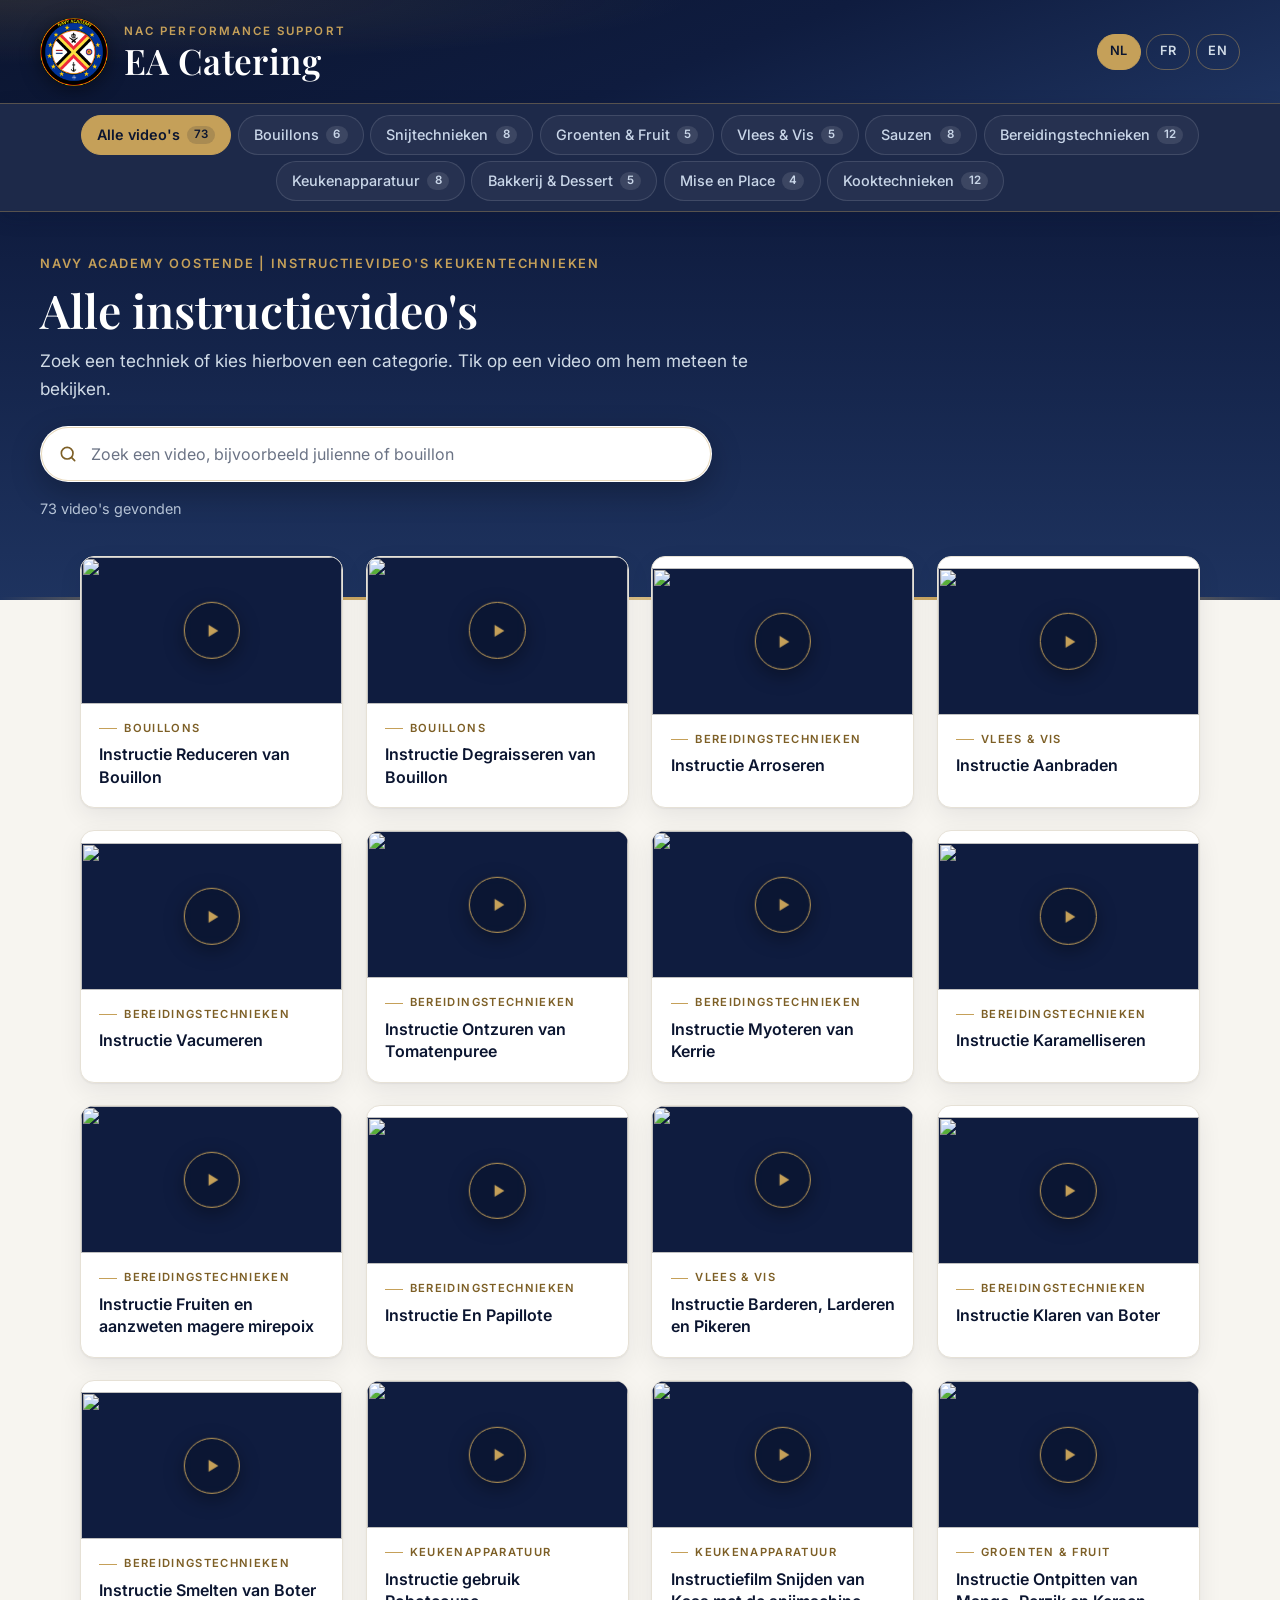
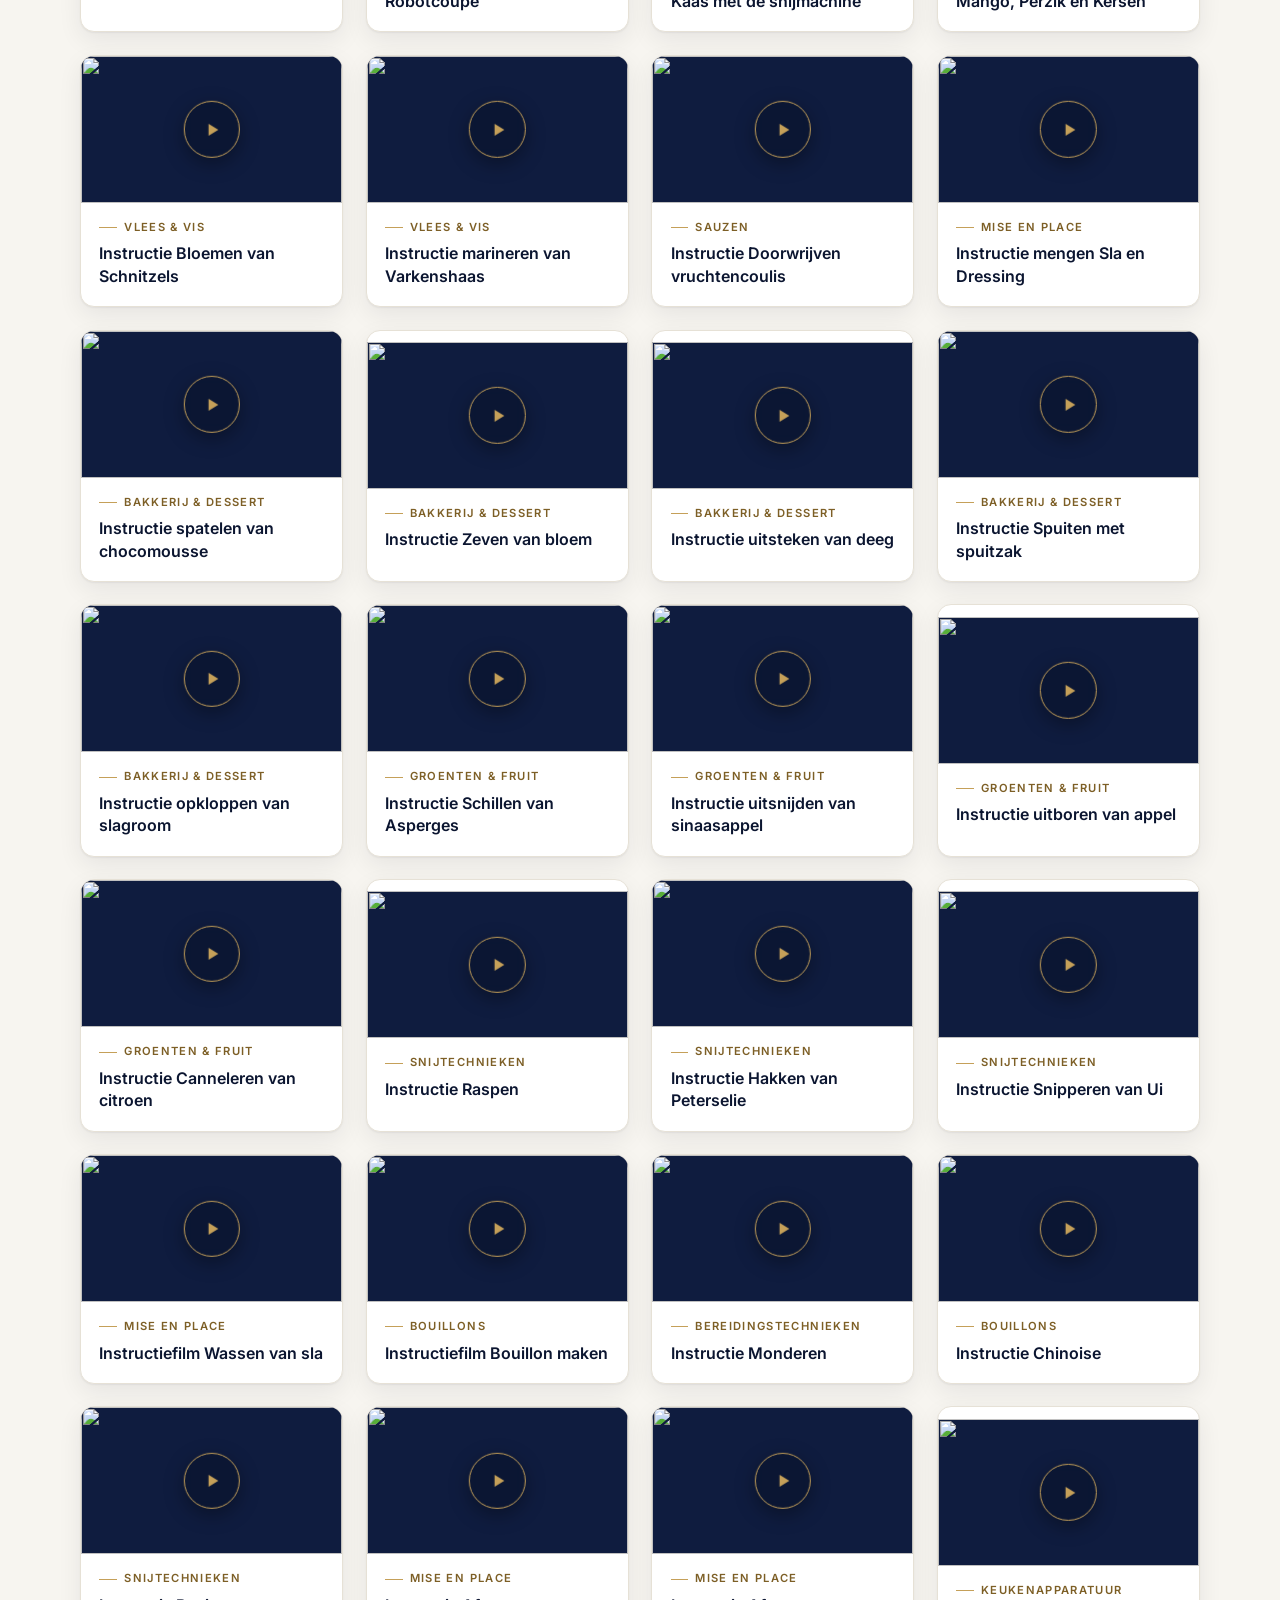
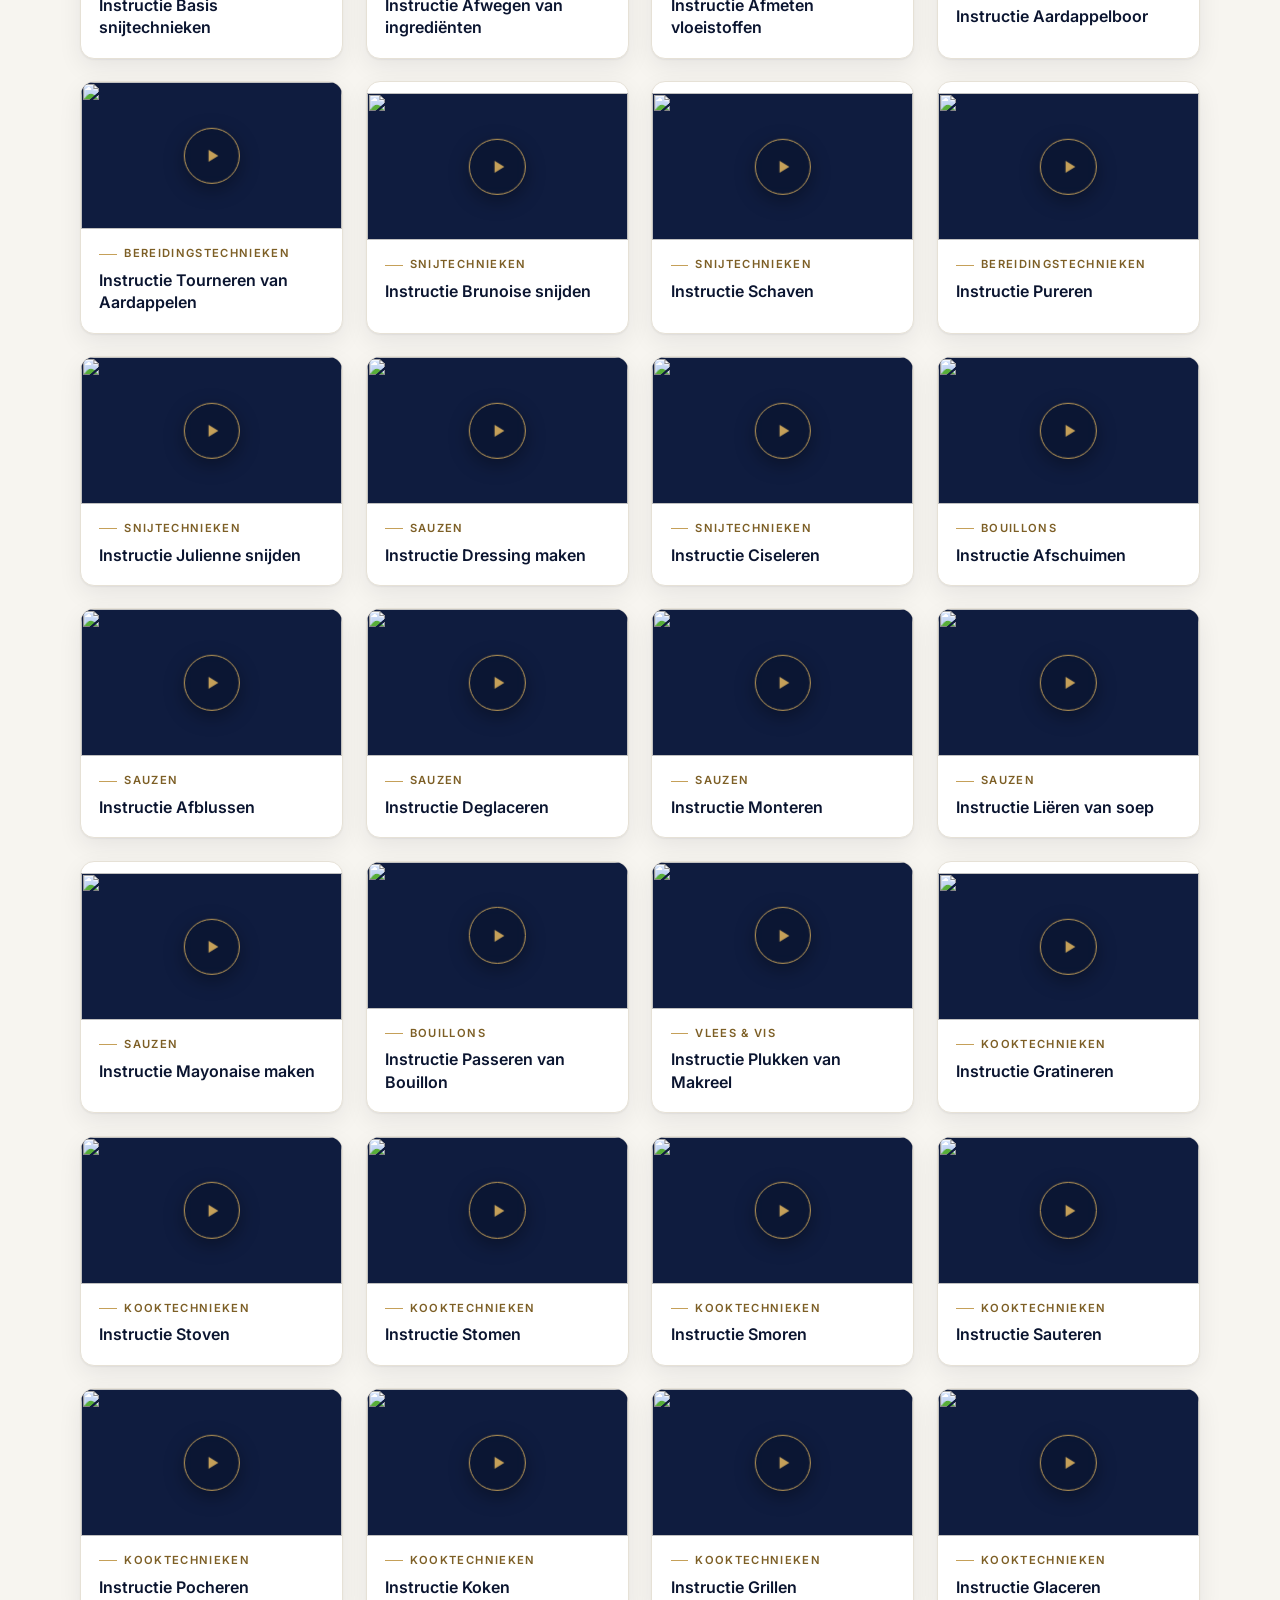
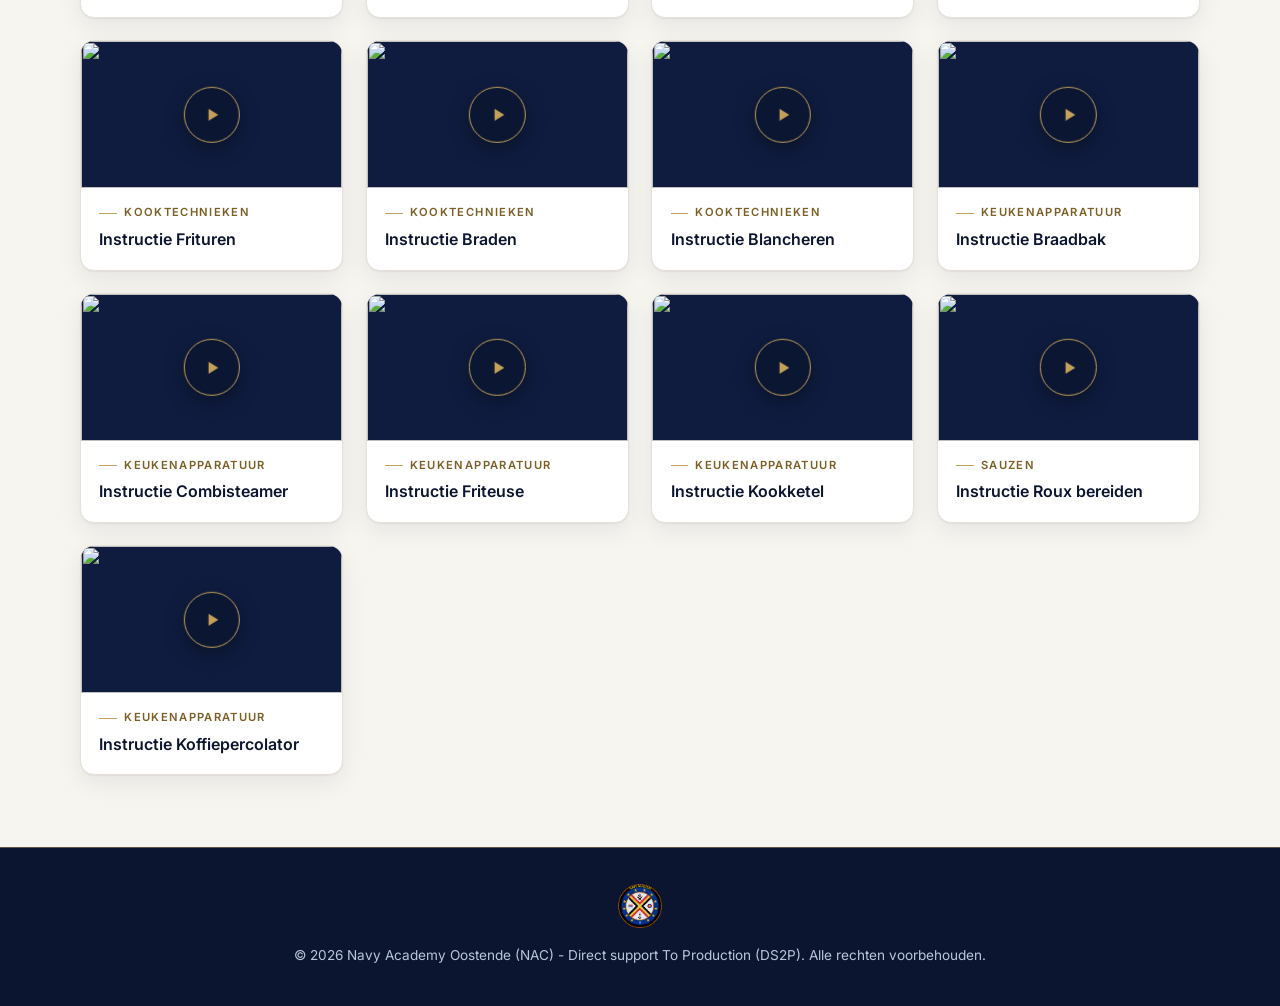
==== test/index.html @ 33b12f7b "Testversie nieuw ontwerp in map test/ (huidige site ongewijzigd) Navy/goud-huisstijl met Playfair Di" ====
<!doctype html>
<html lang="nl">
<head>
    <meta charset="utf-8">
    <meta name="viewport" content="width=device-width, initial-scale=1">
    <title>NAC Performance Support | EA Catering – Instructievideo's</title>
    <link rel="preconnect" href="https://fonts.googleapis.com">
    <link rel="preconnect" href="https://fonts.gstatic.com" crossorigin>
    <link rel="stylesheet" href="https://fonts.googleapis.com/css2?family=Inter:wght@400;500;600&family=Playfair+Display:wght@500;600;700&display=swap">
    <link rel="stylesheet" href="styles.css?v=1">
    <meta name="theme-color" content="#0b1530">
    <meta name="apple-mobile-web-app-capable" content="yes">
    <meta name="apple-mobile-web-app-title" content="EA Catering">
    <link rel="apple-touch-icon" href="../apple-touch-icon.png">
    <link rel="icon" type="image/png" sizes="192x192" href="../icon-192.png">
</head>
<body>

<header class="kop-balk">
    <div class="hero-top">
        <div class="merk">
            <img class="merk-logo" src="../nac-logo.png" alt="Navy Academy embleem">
            <div>
                <p class="eyebrow">NAC Performance Support</p>
                <h1>EA Catering</h1>
            </div>
        </div>
        <div class="lang-switch" role="group" aria-label="Taal / Langue / Language">
            <button type="button" class="lang-btn active" data-lang="nl" title="Nederlands">NL</button>
            <button type="button" class="lang-btn" data-lang="fr" title="Français">FR</button>
            <button type="button" class="lang-btn" data-lang="en" title="English">EN</button>
        </div>
    </div>

</header>

<nav class="nav-tabs" id="categorieMenu" aria-label="Categorieën"></nav>

<section class="hero">
    <div class="hero-body">
        <p class="hero-sub" data-i18n="sub">Navy Academy Oostende | Instructievideo's keukentechnieken</p>
        <h2 id="kop">Alle instructievideo's</h2>
        <p class="hero-intro" data-i18n="intro">Zoek een techniek of kies hierboven een categorie. Tik op een video om hem meteen te bekijken.</p>
        <div class="zoek">
            <svg viewBox="0 0 24 24" aria-hidden="true"><circle cx="11" cy="11" r="7" fill="none" stroke="currentColor" stroke-width="2"/><path d="m20 20-3.6-3.6" stroke="currentColor" stroke-width="2" stroke-linecap="round"/></svg>
            <input id="zoekveld" type="search" placeholder="Zoek een video, bijvoorbeeld julienne of bouillon" autocomplete="off" aria-label="Zoeken">
        </div>
        <p id="aantal" class="aantal" aria-live="polite"></p>
    </div>
</section>

<main class="container">
    <div id="videoGrid" class="video-grid"></div>
</main>

<footer>
    <img src="../nac-logo.png" alt="" class="footer-logo">
    <p data-i18n="footer">&copy; 2026 Navy Academy Oostende (NAC) - Direct support To Production (DS2P). Alle rechten voorbehouden.</p>
</footer>

<!-- Afspeelscherm -->
<div id="videoModal" class="video-modal" role="dialog" aria-modal="true" aria-labelledby="videoTitel">
    <button type="button" class="video-sluit" id="sluit" aria-label="Sluiten">
        <svg viewBox="0 0 24 24" aria-hidden="true"><path d="M6 6l12 12M18 6 6 18" stroke="currentColor" stroke-width="2" stroke-linecap="round"/></svg>
    </button>
    <div class="video-modal-inner">
        <h2 class="video-titel" id="videoTitel"></h2>
        <div class="video-frame" id="videoFrame"></div>
        <a id="videoExtern" class="video-extern" target="_blank" rel="noopener noreferrer" data-i18n="yt">Bekijk op YouTube</a>
    </div>
</div>

<script src="../videos.js"></script>
<script src="../app.js?v=4"></script>
</body>
</html>
---- test/styles.css ----
/* EA Catering v2 — NAC-huisstijl (navy & goud), premium uitwerking */
:root {
    --navy-950: #0b1530;
    --navy-900: #0f1c3f;
    --navy-800: #1e335f;
    --navy-700: #2a4475;
    --goud: #c5a059;          /* op navy: 6,8:1 */
    --goud-licht: #d9bd84;
    --goud-tekst: #7d5f26;    /* goud als tekst op licht: 5,6:1 */
    --papier: #f7f5f0;
    --kaart: #ffffff;
    --tekst: #1c2840;
    --tekst-zacht: #5b6474;   /* 5,5:1 op papier */
    --lijn: #e6e1d6;
    --kop-font: "Playfair Display", Georgia, "Times New Roman", serif;
    --tekst-font: "Inter", "Segoe UI", system-ui, -apple-system, sans-serif;
    --schaduw: 0 1px 2px rgba(11,21,48,.06), 0 8px 24px rgba(11,21,48,.07);
    --schaduw-hover: 0 2px 4px rgba(11,21,48,.08), 0 18px 40px rgba(11,21,48,.16);
    --snel: 180ms cubic-bezier(.2,.7,.2,1);
}

[hidden] { display: none !important; }
* { box-sizing: border-box; margin: 0; padding: 0; }
html { scroll-behavior: smooth; -webkit-text-size-adjust: 100%; }
body { font-family: var(--tekst-font); background: var(--papier); color: var(--tekst); line-height: 1.6; }
button, input { font: inherit; }

/* ---------- Kopbalk ---------- */
.kop-balk {
    background:
        radial-gradient(120% 140% at 0% 0%, rgba(197,160,89,.14), transparent 45%),
        linear-gradient(160deg, var(--navy-950), var(--navy-900) 55%, var(--navy-800));
    color: #fff;
    padding: 1.1rem clamp(1rem, 4vw, 2.5rem);
}
.hero-top { max-width: 1200px; margin: 0 auto; display: flex; align-items: center; gap: 1rem; }
.merk { display: flex; align-items: center; gap: 1rem; min-width: 0; }
.merk-logo { width: 4.25rem; height: 4.25rem; object-fit: contain; flex: none; filter: drop-shadow(0 4px 10px rgba(0,0,0,.45)); }
.eyebrow {
    font-size: .72rem; font-weight: 600; letter-spacing: .18em; text-transform: uppercase;
    color: var(--goud); margin-bottom: .1rem;
}
.merk h1 { font-family: var(--kop-font); font-weight: 600; font-size: clamp(1.6rem, 3.2vw, 2.2rem); line-height: 1.1; letter-spacing: .01em; }

/* Taalkeuze */
.lang-switch { margin-left: auto; display: flex; gap: .35rem; flex: none; }
.lang-btn {
    min-width: 2.75rem; min-height: 2.25rem; padding: 0 .6rem;
    background: transparent; color: #d0dbe7; cursor: pointer;
    border: 1px solid rgba(197,160,89,.45); border-radius: 999px;
    font-size: .8rem; font-weight: 600; letter-spacing: .06em;
    transition: background var(--snel), color var(--snel), border-color var(--snel);
}
.lang-btn:hover { color: #fff; border-color: var(--goud); }
.lang-btn.active { background: var(--goud); color: var(--navy-950); border-color: var(--goud); }

/* ---------- Categorieën (plakt bovenaan) ---------- */
.nav-tabs {
    position: sticky; top: 0; z-index: 20;
    display: flex; gap: .4rem; overflow-x: auto; scrollbar-width: none;
    padding: .65rem clamp(1rem, 4vw, 2.5rem);
    background: rgba(15,28,63,.94);
    -webkit-backdrop-filter: saturate(140%) blur(10px); backdrop-filter: saturate(140%) blur(10px);
    border-top: 1px solid rgba(197,160,89,.35);
    border-bottom: 1px solid rgba(197,160,89,.35);
    box-shadow: 0 6px 18px rgba(11,21,48,.18);
    -webkit-mask-image: linear-gradient(90deg, transparent 0, #000 1rem, #000 calc(100% - 2rem), transparent);
            mask-image: linear-gradient(90deg, transparent 0, #000 1rem, #000 calc(100% - 2rem), transparent);
}
.nav-tabs::-webkit-scrollbar { display: none; }
@media (min-width: 1000px) {
    .nav-tabs { flex-wrap: wrap; justify-content: center; overflow: visible; -webkit-mask-image: none; mask-image: none; }
}
.tab-btn {
    flex: none; display: inline-flex; align-items: center; gap: .45rem;
    min-height: 2.5rem; padding: 0 .95rem;
    background: rgba(255,255,255,.04); color: #c9d6e8; cursor: pointer;
    border: 1px solid rgba(255,255,255,.12); border-radius: 999px;
    font-size: .9rem; font-weight: 500; white-space: nowrap;
    transition: background var(--snel), color var(--snel), border-color var(--snel);
}
.tab-btn:hover { color: #fff; border-color: rgba(197,160,89,.7); }
.tab-btn.active { background: var(--goud); border-color: var(--goud); color: var(--navy-950); font-weight: 600; }
.tab-btn .teller {
    font-size: .72rem; font-weight: 600; line-height: 1; padding: .2rem .45rem; border-radius: 999px;
    background: rgba(255,255,255,.1); color: inherit; margin: 0;
}
.tab-btn.active .teller { background: rgba(11,21,48,.15); }

/* ---------- Intro + zoeken ---------- */
.hero {
    background: linear-gradient(180deg, var(--navy-900), var(--navy-800));
    color: #fff;
    padding: clamp(1.4rem, 4vw, 2.6rem) clamp(1rem, 4vw, 2.5rem) clamp(3.75rem, 7vw, 5rem);
    position: relative;
}
.hero::after { /* fijne gouden lijn als afsluiting */
    content: ""; position: absolute; left: 0; right: 0; bottom: 0; height: 3px;
    background: linear-gradient(90deg, transparent, var(--goud) 20%, var(--goud-licht) 50%, var(--goud) 80%, transparent);
}
.hero-body { max-width: 1200px; margin: 0 auto; }
.hero-sub { font-size: .8rem; font-weight: 600; letter-spacing: .14em; text-transform: uppercase; color: var(--goud); margin-bottom: .6rem; }
.hero h2 { font-family: var(--kop-font); font-weight: 600; font-size: clamp(1.75rem, 4.5vw, 2.9rem); line-height: 1.15; margin-bottom: .6rem; }
.hero-intro { max-width: 46rem; color: #d0dbe7; font-size: clamp(.98rem, 1.6vw, 1.08rem); margin-bottom: 1.5rem; }

.zoek { position: relative; max-width: 42rem; }
.zoek svg { position: absolute; left: 1.1rem; top: 50%; width: 1.25rem; height: 1.25rem; transform: translateY(-50%); color: var(--goud-tekst); pointer-events: none; }
#zoekveld {
    width: 100%; height: 3.5rem; padding: 0 1.25rem 0 3.1rem;
    background: #fff; color: var(--navy-950);
    border: 1px solid transparent; border-radius: 999px;
    font-size: 1rem;
    box-shadow: 0 10px 30px rgba(0,0,0,.25), inset 0 0 0 1px rgba(197,160,89,.4);
    transition: box-shadow var(--snel);
}
#zoekveld::placeholder { color: #6b7385; }
#zoekveld:focus { outline: none; box-shadow: 0 10px 30px rgba(0,0,0,.25), 0 0 0 3px var(--goud); }
.aantal { margin-top: .9rem; font-size: .9rem; color: #b9c7da; }

/* ---------- Videokaarten ---------- */
.container { max-width: 1200px; margin: -2.75rem auto 0; padding: 0 clamp(1rem, 4vw, 2.5rem); position: relative; }
.video-grid { display: grid; grid-template-columns: repeat(auto-fill, minmax(245px, 1fr)); gap: 1.4rem; }
.video-card {
    background: var(--kaart); border-radius: 14px; overflow: hidden;
    border: 1px solid var(--lijn); box-shadow: var(--schaduw);
    transition: transform var(--snel), box-shadow var(--snel), border-color var(--snel);
    animation: in 380ms cubic-bezier(.2,.7,.2,1) both;
}
.video-card:nth-child(n+2) { animation-delay: 30ms; }
.video-card:nth-child(n+4) { animation-delay: 60ms; }
.video-card:nth-child(n+7) { animation-delay: 90ms; }
@keyframes in { from { opacity: 0; transform: translateY(8px); } to { opacity: 1; transform: none; } }
.video-card:hover { transform: translateY(-4px); box-shadow: var(--schaduw-hover); border-color: rgba(197,160,89,.6); }
.video-link { display: block; width: 100%; height: 100%; background: none; border: 0; padding: 0; text-align: left; cursor: pointer; color: inherit; }
.video-link:focus-visible { outline: 3px solid var(--goud); outline-offset: -3px; border-radius: 14px; }

.video-thumb { position: relative; aspect-ratio: 16 / 9; background: var(--navy-900); overflow: hidden; }
.video-thumb img { width: 100%; height: 100%; object-fit: cover; display: block; }

.video-thumb::after { /* gouden afspeelknop */
    content: ""; position: absolute; z-index: 2; left: 50%; top: 50%;
    width: 3.4rem; height: 3.4rem; transform: translate(-50%, -50%);
    border-radius: 50%; border: 1.5px solid var(--goud);
    background: rgba(11,21,48,.72) url("data:image/svg+xml,%3Csvg xmlns='http://www.w3.org/2000/svg' viewBox='0 0 24 24'%3E%3Cpath d='M9 6.5v11l9-5.5z' fill='%23c5a059'/%3E%3C/svg%3E") center / 1.6rem no-repeat;
    -webkit-backdrop-filter: blur(4px); backdrop-filter: blur(4px);
    box-shadow: 0 6px 20px rgba(0,0,0,.35);
    transition: transform var(--snel), background-color var(--snel);
}
.video-card:hover .video-thumb::after { transform: translate(-50%, -50%) scale(1.08); background-color: rgba(11,21,48,.9); }

.video-info { display: flex; flex-direction: column; gap: .35rem; padding: 1rem 1.15rem 1.2rem; }
.video-info h3 { order: 2; font-family: var(--tekst-font); font-weight: 600; font-size: 1rem; line-height: 1.4; color: var(--navy-950); }
.video-cat {
    order: 1; align-self: flex-start;
    font-size: .7rem; font-weight: 600; letter-spacing: .12em; text-transform: uppercase;
    color: var(--goud-tekst); background: none; border: 0; padding: 0;
    display: inline-flex; align-items: center; gap: .45rem;
}
.video-cat::before { content: ""; width: 1.1rem; height: 1px; background: var(--goud); }

.leeg {
    grid-column: 1 / -1; background: var(--kaart); border: 1px solid var(--lijn); border-left: 4px solid var(--goud);
    border-radius: 12px; padding: 1.25rem 1.4rem; box-shadow: var(--schaduw);
}

:focus-visible { outline: 3px solid var(--goud); outline-offset: 2px; }

/* ---------- Voettekst ---------- */
footer {
    margin-top: 4.5rem; padding: 2.25rem 1.5rem 2.5rem; text-align: center;
    background: var(--navy-950); color: #b9c7da; font-size: .85rem;
    border-top: 1px solid rgba(197,160,89,.45);
}
.footer-logo { width: 2.75rem; height: 2.75rem; object-fit: contain; opacity: .9; margin-bottom: .6rem; }

/* ---------- Zwart afspeelscherm ---------- */
.video-modal {
    position: fixed; inset: 0; z-index: 100; display: none;
    align-items: center; justify-content: center; padding: 4rem 1rem 1.5rem;
    background: radial-gradient(80% 60% at 50% 40%, #0b1022, #000);
}
.video-modal.open { display: flex; animation: vervaag 200ms ease both; }
@keyframes vervaag { from { opacity: 0; } to { opacity: 1; } }
.video-modal-inner { width: 100%; max-width: min(1100px, calc((100vh - 10rem) * 16 / 9)); }
.video-titel {
    font-family: var(--kop-font); font-weight: 600; color: #fff;
    font-size: clamp(1.15rem, 2.4vw, 1.5rem); margin-bottom: .9rem;
    padding-left: .8rem; border-left: 3px solid var(--goud);
}
.video-frame { position: relative; aspect-ratio: 16 / 9; background: #000; border-radius: 10px; overflow: hidden; box-shadow: 0 20px 60px rgba(0,0,0,.6), 0 0 0 1px rgba(197,160,89,.25); }
.video-frame iframe { position: absolute; inset: 0; width: 100%; height: 100%; border: 0; }
.video-sluit {
    position: fixed; top: 1rem; right: 1rem; z-index: 101;
    width: 2.9rem; height: 2.9rem; display: grid; place-items: center; cursor: pointer;
    border-radius: 50%; border: 1px solid rgba(197,160,89,.6); background: rgba(255,255,255,.08); color: #fff;
    transition: background var(--snel), border-color var(--snel);
}
.video-sluit svg { width: 1.2rem; height: 1.2rem; }
.video-sluit:hover { background: rgba(197,160,89,.2); border-color: var(--goud); }
.video-extern { display: inline-flex; margin-top: .9rem; color: var(--goud-licht); font-size: .9rem; text-underline-offset: 3px; }
.video-extern:hover { color: #fff; }

/* Lokaal geopend bestand: afspelen gaat via YouTube */
.video-poster {
    position: absolute; inset: 0; display: flex; flex-direction: column; align-items: center; justify-content: center; gap: .8rem;
    background: #000 center / cover no-repeat; color: #fff; text-decoration: none;
}
.video-poster::before { content: ""; position: absolute; inset: 0; background: rgba(0,0,0,.45); }
.video-play { position: relative; width: 4.5rem; height: 4.5rem; border-radius: 50%; background: #e00; display: grid; place-items: center; font-size: 1.8rem; padding-left: .3rem; }
.video-poster-tekst { position: relative; font-weight: 600; text-shadow: 0 1px 4px #000; }

/* ---------- Gsm ---------- */
@media (max-width: 640px) {
    .merk-logo { width: 3.25rem; height: 3.25rem; }
    .merk { gap: .75rem; }
    .eyebrow { display: none; }
    .merk h1 { font-size: 1.55rem; }
    .hero-sub { display: none; }
    .hero h2 { font-size: 1.6rem; margin-bottom: .35rem; }
    .hero-intro { font-size: .95rem; margin-bottom: 1.1rem; }
    .aantal { margin-top: .6rem; }
    .lang-btn { min-width: 2.5rem; font-size: .75rem; padding: 0 .4rem; }
    .lang-switch { gap: .25rem; }
    #zoekveld { height: 3.25rem; }
    .container { margin-top: -2.25rem; }
    .video-grid { grid-template-columns: 1fr; gap: .75rem; }
    /* Compacte rij: miniatuur links, tekst rechts — meer video's per scherm */
    .video-link { display: grid; grid-template-columns: 9.5rem 1fr; align-items: center; }
    .video-thumb { aspect-ratio: 16 / 9; }
    .video-thumb::after { width: 2.4rem; height: 2.4rem; background-size: 1.15rem; }
    .video-info { padding: .7rem .85rem; gap: .25rem; min-width: 0; }
    .video-cat { font-size: .64rem; letter-spacing: .07em; }
    .video-cat::before { width: .7rem; }
    .video-info h3 { font-size: .95rem; line-height: 1.35; }
    .video-card { border-radius: 12px; }
    .video-card:hover { transform: none; }
}

@media (prefers-reduced-motion: reduce) {
    html { scroll-behavior: auto; }
    *, *::before, *::after { animation: none !important; transition: none !important; }
    .video-card:hover { transform: none; }
}
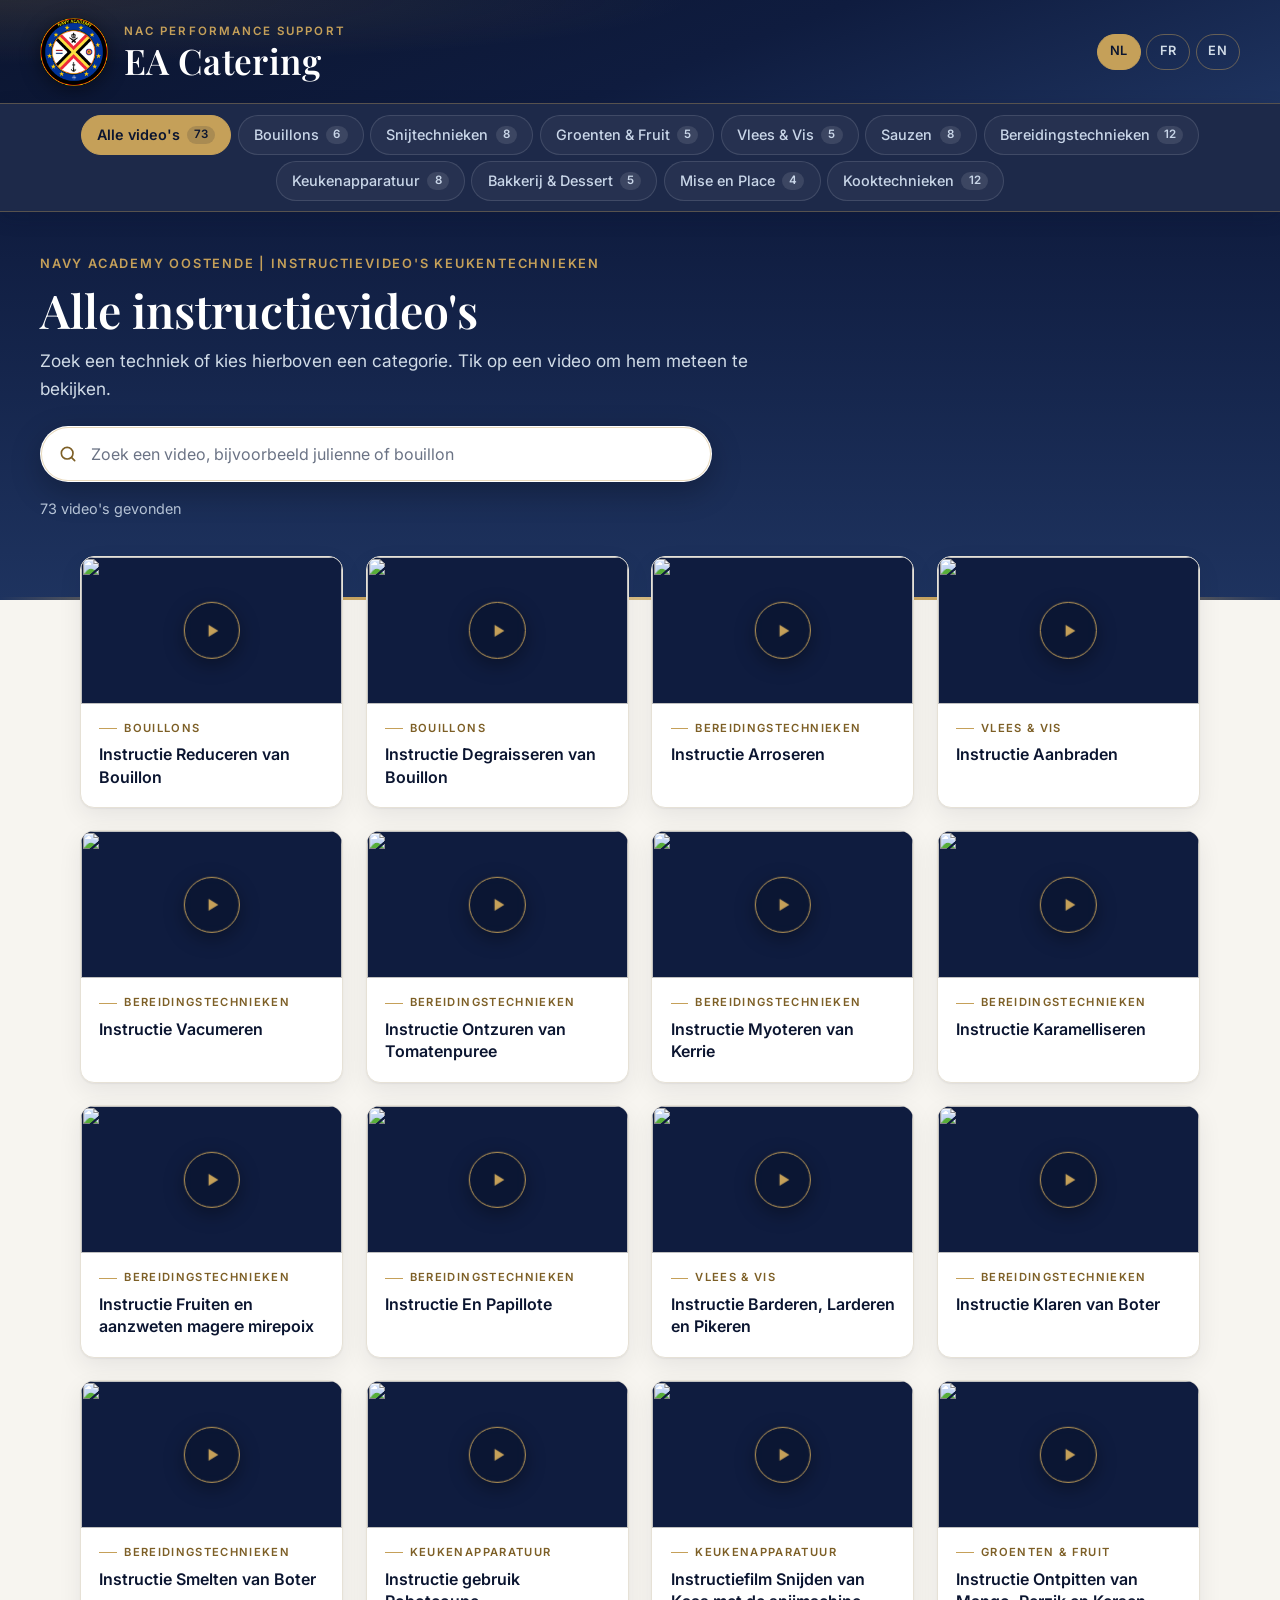
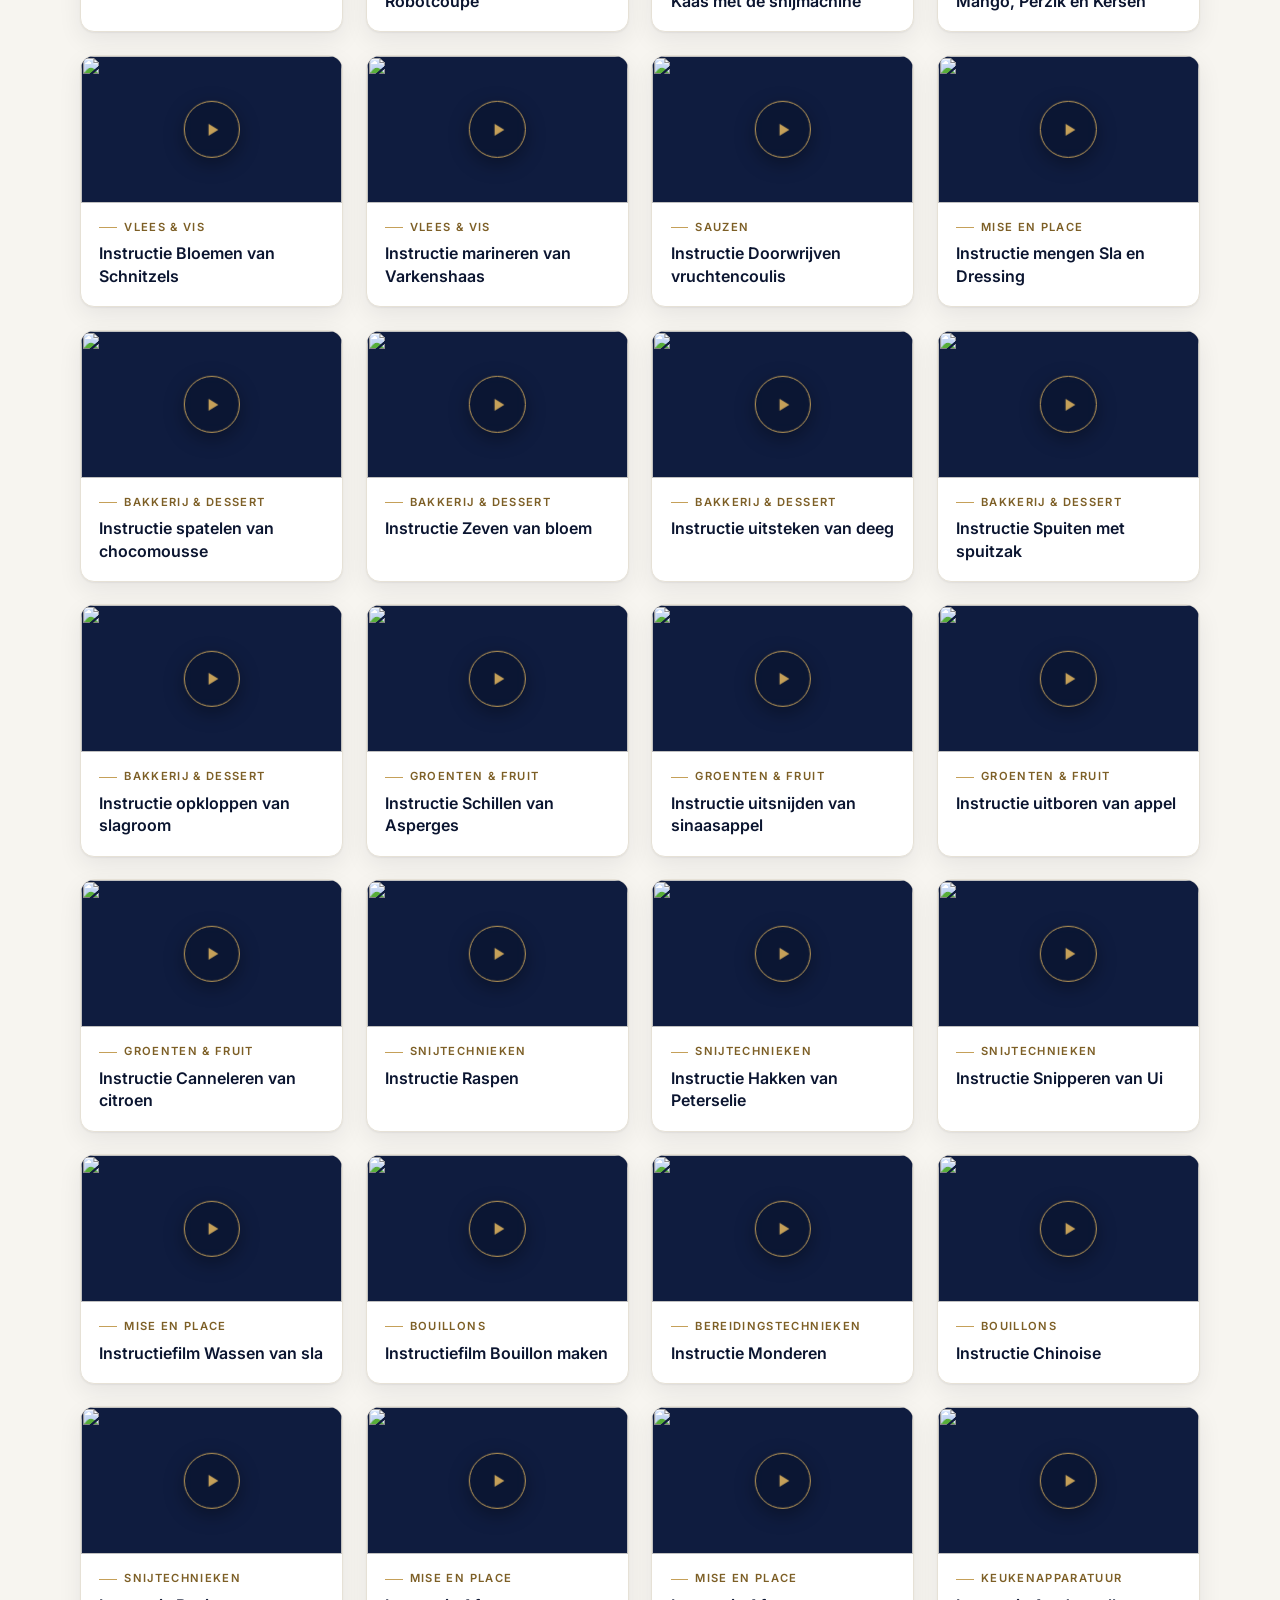
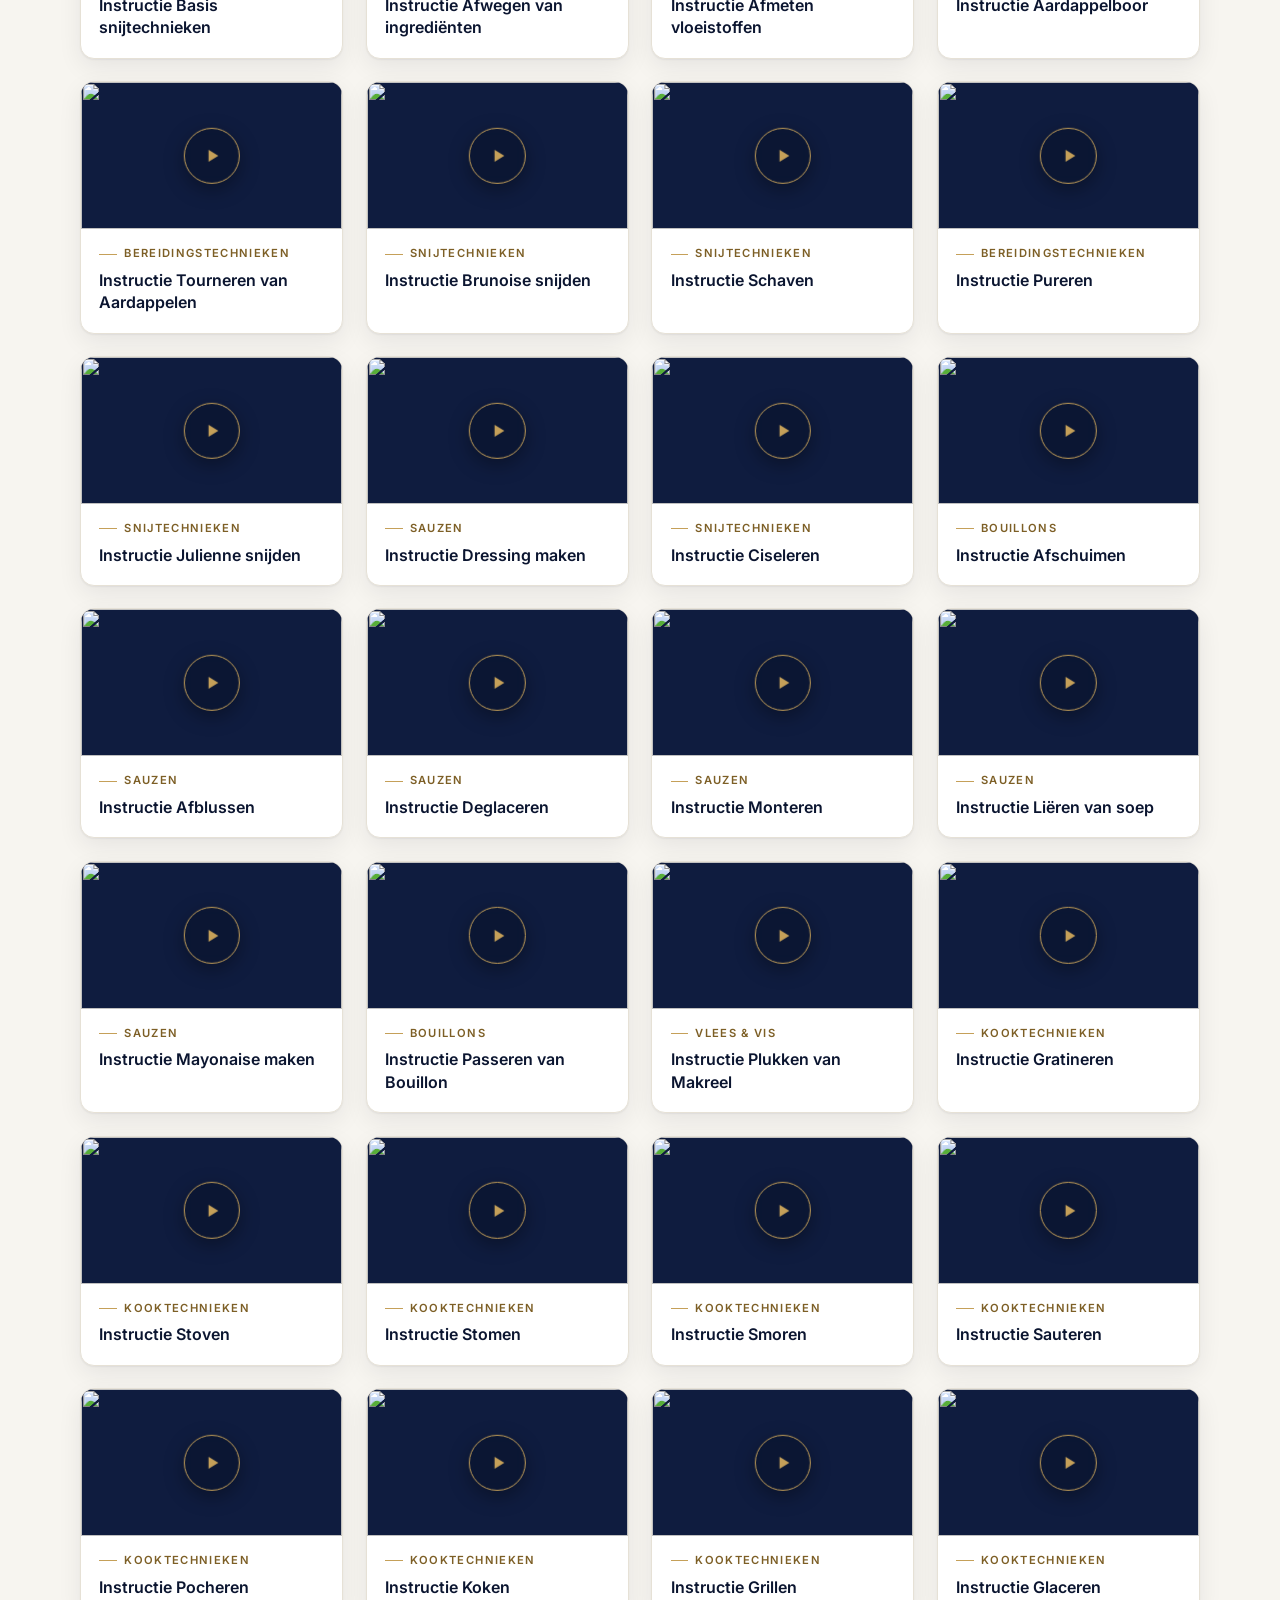
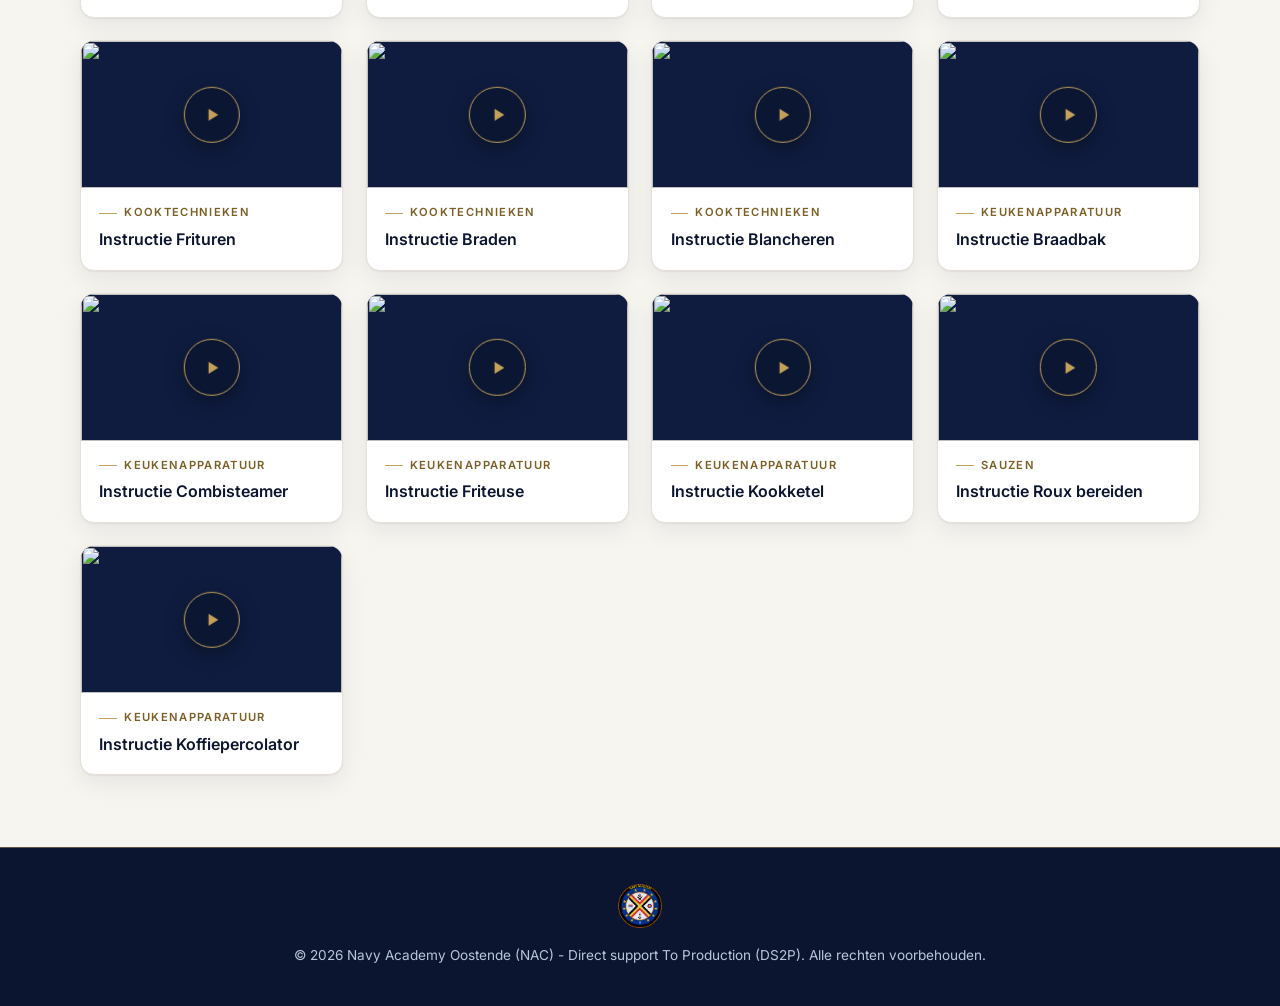
==== commit ac3e1aeb: "Test: miniaturen altijd bovenaan de kaart (geen witte rand meer) Co-Authored-By: Claude Opus 5.5 <no" ====
--- a/test/index.html
+++ b/test/index.html
@@ -7,7 +7,7 @@
     <link rel="preconnect" href="https://fonts.googleapis.com">
     <link rel="preconnect" href="https://fonts.gstatic.com" crossorigin>
     <link rel="stylesheet" href="https://fonts.googleapis.com/css2?family=Inter:wght@400;500;600&family=Playfair+Display:wght@500;600;700&display=swap">
-    <link rel="stylesheet" href="styles.css?v=1">
+    <link rel="stylesheet" href="styles.css?v=2">
     <meta name="theme-color" content="#0b1530">
     <meta name="apple-mobile-web-app-capable" content="yes">
     <meta name="apple-mobile-web-app-title" content="EA Catering">
--- a/test/styles.css
+++ b/test/styles.css
@@ -131,7 +131,7 @@
 .video-card:nth-child(n+7) { animation-delay: 90ms; }
 @keyframes in { from { opacity: 0; transform: translateY(8px); } to { opacity: 1; transform: none; } }
 .video-card:hover { transform: translateY(-4px); box-shadow: var(--schaduw-hover); border-color: rgba(197,160,89,.6); }
-.video-link { display: block; width: 100%; height: 100%; background: none; border: 0; padding: 0; text-align: left; cursor: pointer; color: inherit; }
+.video-link { display: block; width: 100%; background: none; border: 0; padding: 0; text-align: left; cursor: pointer; color: inherit; }
 .video-link:focus-visible { outline: 3px solid var(--goud); outline-offset: -3px; border-radius: 14px; }
 
 .video-thumb { position: relative; aspect-ratio: 16 / 9; background: var(--navy-900); overflow: hidden; }
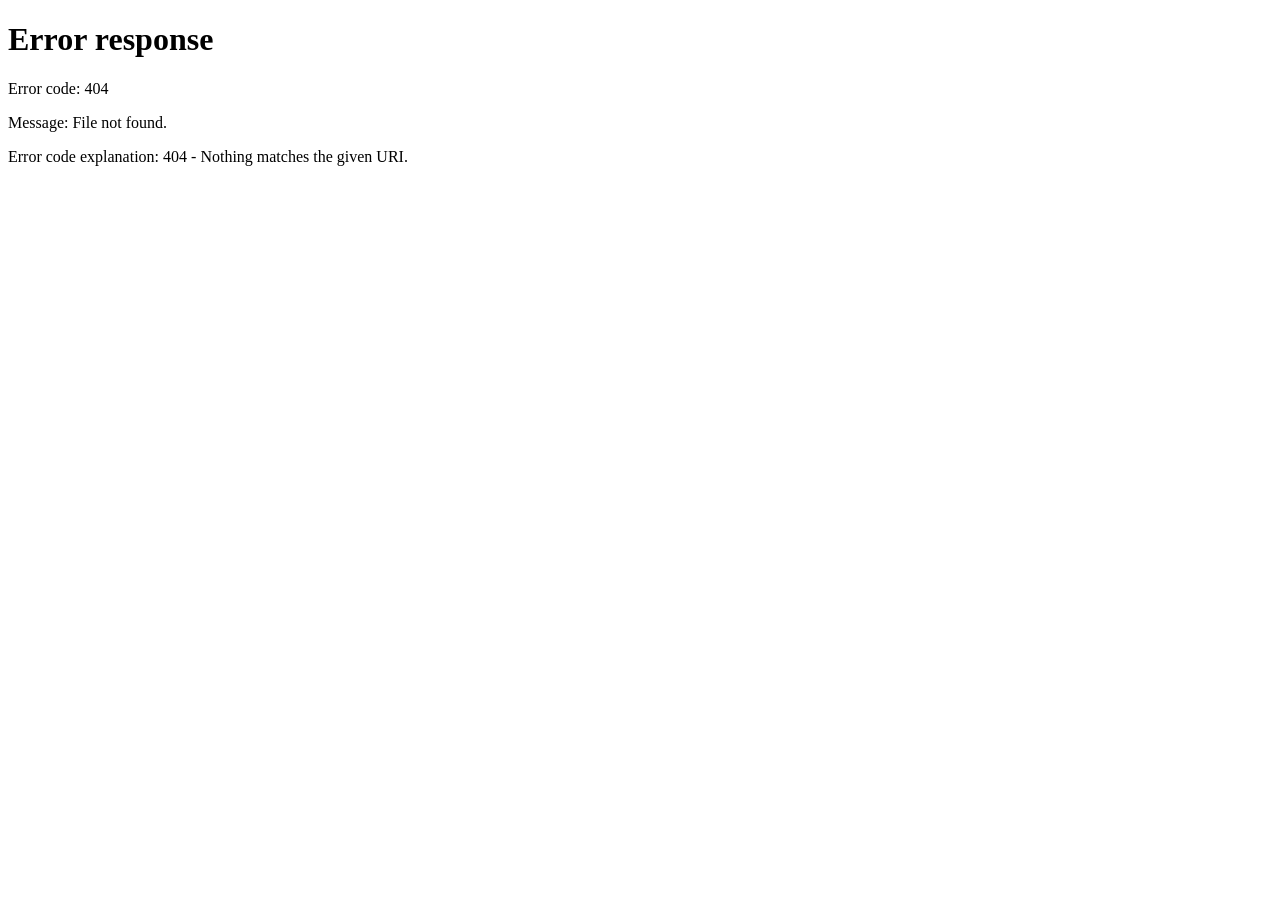
==== commit b8f35027: "Testversie verhuisd naar EA-Cateringv3 (submap kan op Android niet apart geïnstalleerd worden) Co-Au" ====
--- a/test/index.html
+++ b/test/index.html
@@ -1,76 +1,9 @@
 <!doctype html>
-<html lang="nl">
-<head>
-    <meta charset="utf-8">
-    <meta name="viewport" content="width=device-width, initial-scale=1">
-    <title>NAC Performance Support | EA Catering – Instructievideo's</title>
-    <link rel="preconnect" href="https://fonts.googleapis.com">
-    <link rel="preconnect" href="https://fonts.gstatic.com" crossorigin>
-    <link rel="stylesheet" href="https://fonts.googleapis.com/css2?family=Inter:wght@400;500;600&family=Playfair+Display:wght@500;600;700&display=swap">
-    <link rel="stylesheet" href="styles.css?v=2">
-    <meta name="theme-color" content="#0b1530">
-    <meta name="apple-mobile-web-app-capable" content="yes">
-    <meta name="apple-mobile-web-app-title" content="EA Catering">
-    <link rel="apple-touch-icon" href="../apple-touch-icon.png">
-    <link rel="icon" type="image/png" sizes="192x192" href="../icon-192.png">
-</head>
-<body>
-
-<header class="kop-balk">
-    <div class="hero-top">
-        <div class="merk">
-            <img class="merk-logo" src="../nac-logo.png" alt="Navy Academy embleem">
-            <div>
-                <p class="eyebrow">NAC Performance Support</p>
-                <h1>EA Catering</h1>
-            </div>
-        </div>
-        <div class="lang-switch" role="group" aria-label="Taal / Langue / Language">
-            <button type="button" class="lang-btn active" data-lang="nl" title="Nederlands">NL</button>
-            <button type="button" class="lang-btn" data-lang="fr" title="Français">FR</button>
-            <button type="button" class="lang-btn" data-lang="en" title="English">EN</button>
-        </div>
-    </div>
-
-</header>
-
-<nav class="nav-tabs" id="categorieMenu" aria-label="Categorieën"></nav>
-
-<section class="hero">
-    <div class="hero-body">
-        <p class="hero-sub" data-i18n="sub">Navy Academy Oostende | Instructievideo's keukentechnieken</p>
-        <h2 id="kop">Alle instructievideo's</h2>
-        <p class="hero-intro" data-i18n="intro">Zoek een techniek of kies hierboven een categorie. Tik op een video om hem meteen te bekijken.</p>
-        <div class="zoek">
-            <svg viewBox="0 0 24 24" aria-hidden="true"><circle cx="11" cy="11" r="7" fill="none" stroke="currentColor" stroke-width="2"/><path d="m20 20-3.6-3.6" stroke="currentColor" stroke-width="2" stroke-linecap="round"/></svg>
-            <input id="zoekveld" type="search" placeholder="Zoek een video, bijvoorbeeld julienne of bouillon" autocomplete="off" aria-label="Zoeken">
-        </div>
-        <p id="aantal" class="aantal" aria-live="polite"></p>
-    </div>
-</section>
-
-<main class="container">
-    <div id="videoGrid" class="video-grid"></div>
-</main>
-
-<footer>
-    <img src="../nac-logo.png" alt="" class="footer-logo">
-    <p data-i18n="footer">&copy; 2026 Navy Academy Oostende (NAC) - Direct support To Production (DS2P). Alle rechten voorbehouden.</p>
-</footer>
-
-<!-- Afspeelscherm -->
-<div id="videoModal" class="video-modal" role="dialog" aria-modal="true" aria-labelledby="videoTitel">
-    <button type="button" class="video-sluit" id="sluit" aria-label="Sluiten">
-        <svg viewBox="0 0 24 24" aria-hidden="true"><path d="M6 6l12 12M18 6 6 18" stroke="currentColor" stroke-width="2" stroke-linecap="round"/></svg>
-    </button>
-    <div class="video-modal-inner">
-        <h2 class="video-titel" id="videoTitel"></h2>
-        <div class="video-frame" id="videoFrame"></div>
-        <a id="videoExtern" class="video-extern" target="_blank" rel="noopener noreferrer" data-i18n="yt">Bekijk op YouTube</a>
-    </div>
-</div>
-
-<script src="../videos.js"></script>
-<script src="../app.js?v=4"></script>
-</body>
-</html>
+<html lang="nl"><head><meta charset="utf-8">
+<meta http-equiv="refresh" content="0; url=/EA-Cateringv3/">
+<title>Verhuisd</title></head>
+<body><p>De testversie is verhuisd naar <a href="/EA-Cateringv3/">ron78nl.github.io/EA-Cateringv3</a>.</p>
+<script>
+// Oude test-service-worker van deze map uitschakelen
+if ("serviceWorker" in navigator) navigator.serviceWorker.getRegistrations().then(rs => rs.forEach(r => { if (r.scope.endsWith("/EA-Cateringv2/test/")) r.unregister(); }));
+</script></body></html>
